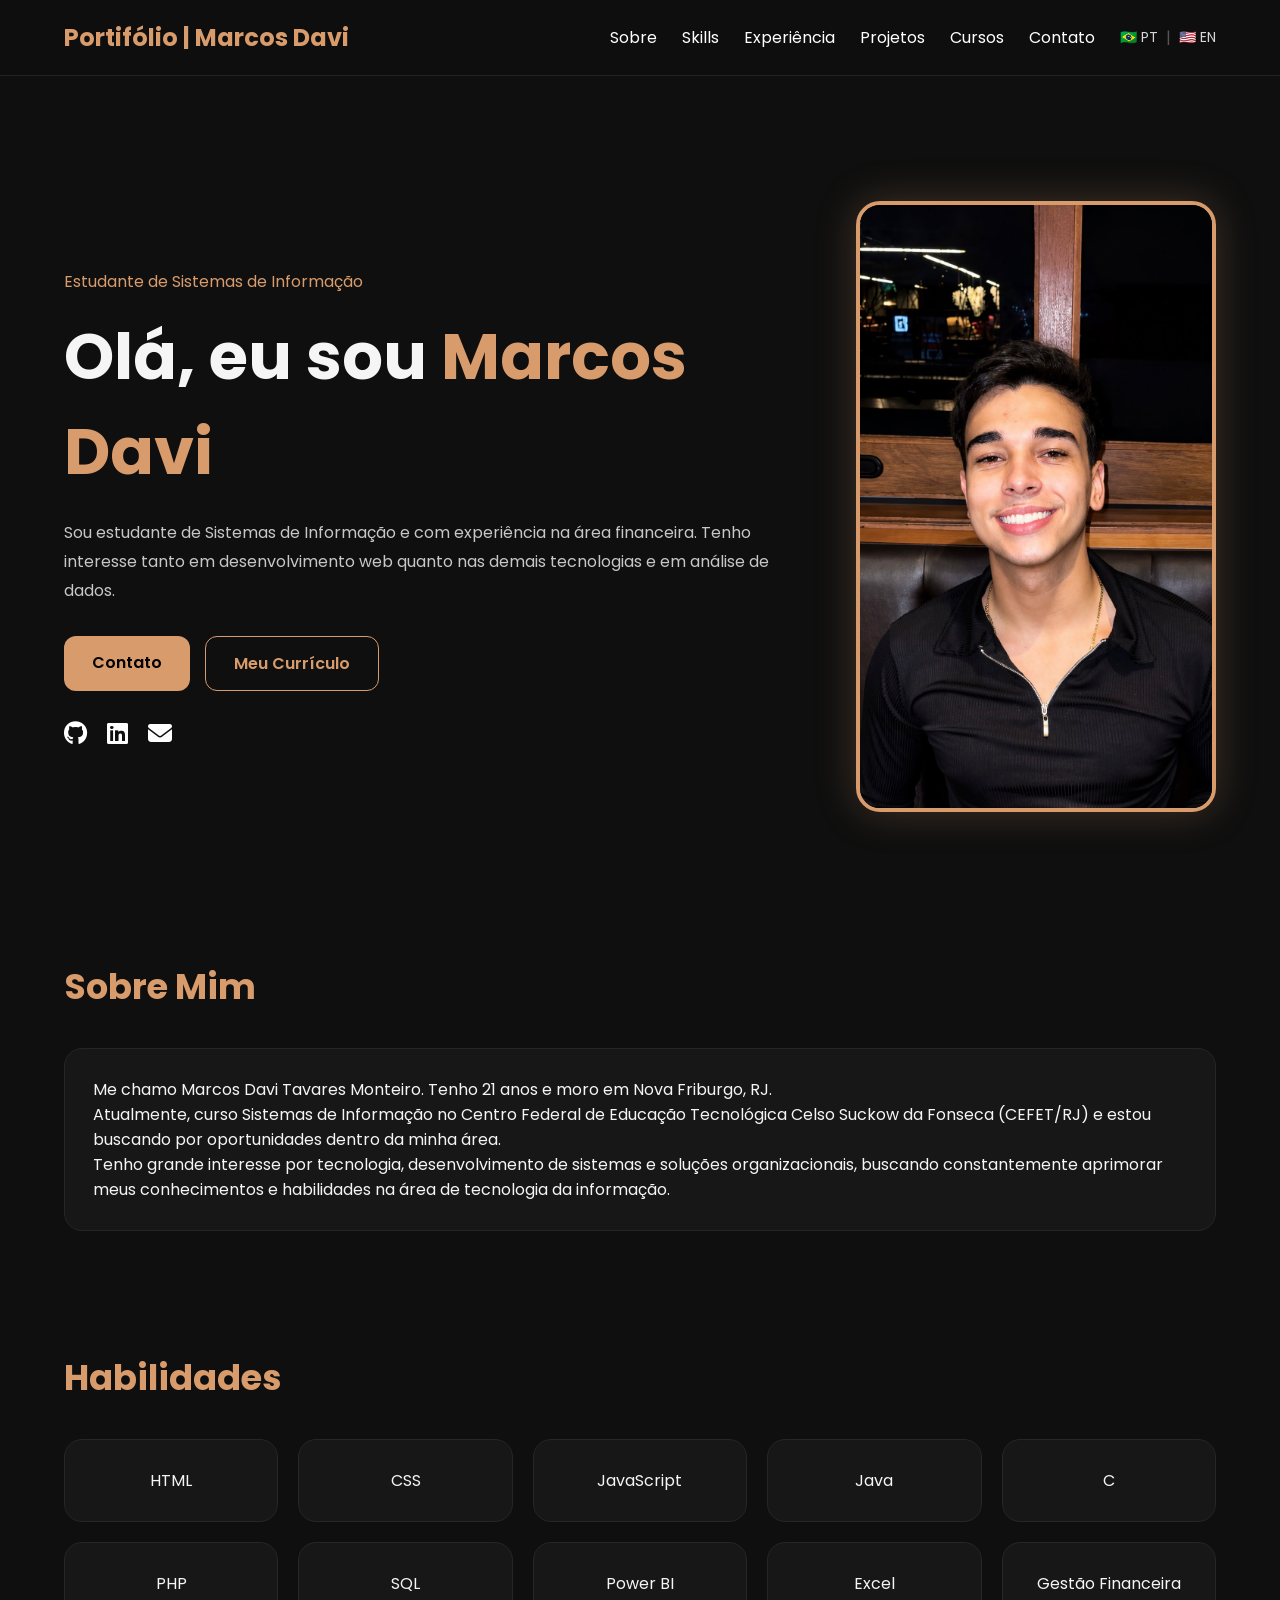
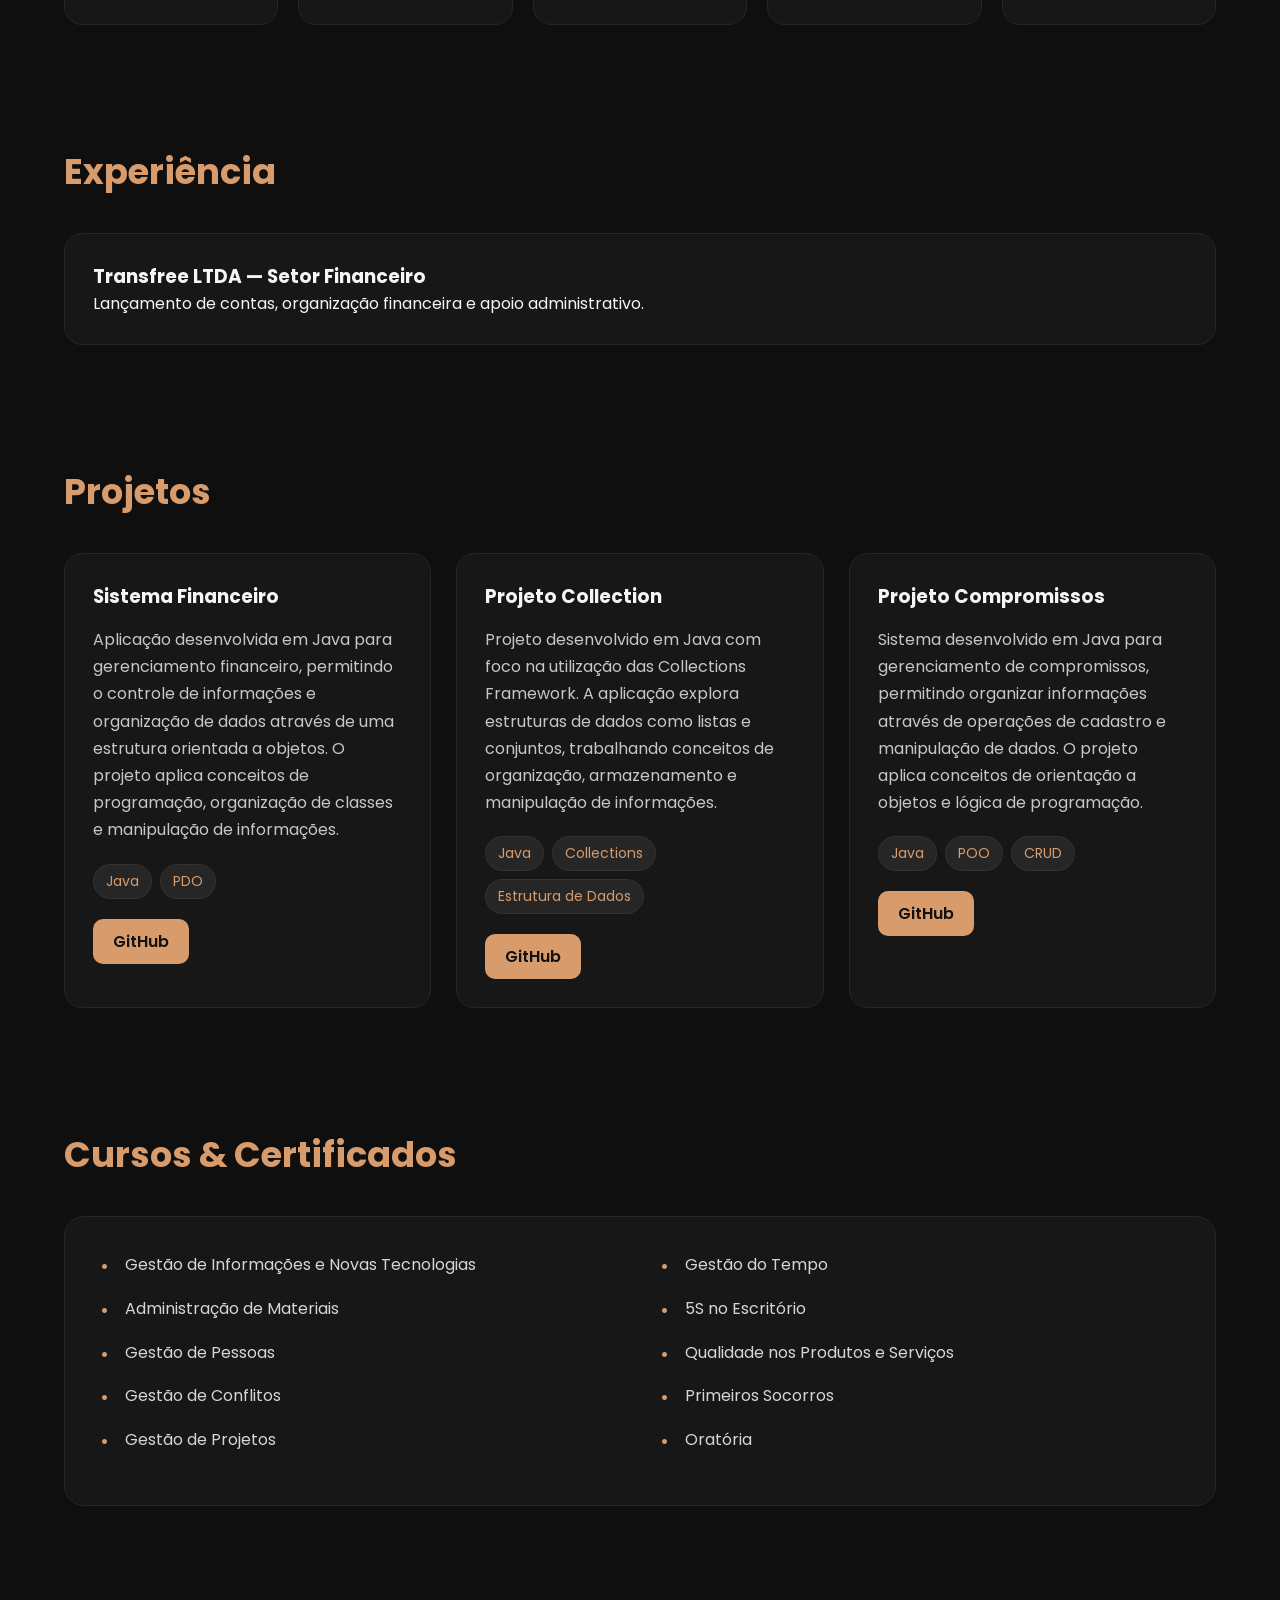
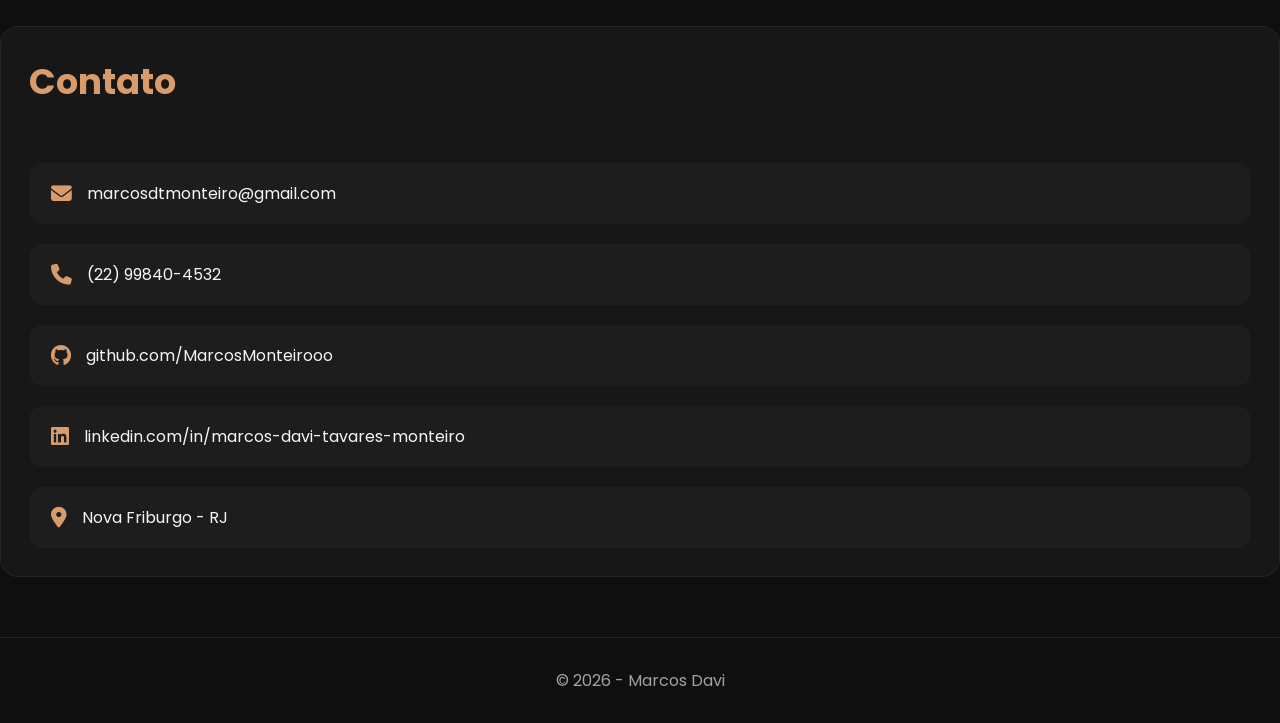
==== index-en.html @ f4959440 "Add files via upload" ====
<!DOCTYPE html>
<html lang="pt-br">
<head>
    <meta charset="UTF-8">
    <meta name="viewport" content="width=device-width, initial-scale=1.0">

    <title>Marcos Davi | Portfólio</title>

    <link rel="stylesheet" href="style.css">

    <link rel="stylesheet"
    href="https://cdnjs.cloudflare.com/ajax/libs/font-awesome/6.5.2/css/all.min.css">
</head>
<body>

    <header>
        <div class="container nav">
            <h2 class="logo">Portifólio | Marcos Davi</h2>

            <nav>
                <a href="#sobre">Sobre</a>
                <a href="#skills">Skills</a>
                <a href="#experiencia">Experiência</a>
                <a href="#projetos">Projetos</a>
                <a href="#cursos">Cursos</a>
                <a href="#contato">Contato</a>

                <div class="language">
                <a href="index.html">🇧🇷 PT</a>
                <span>|</span>
                <a href="index-en.html">🇺🇸 EN</a>

    </div>

</nav>
            </nav>
        </div>
    </header>

    <section class="hero">

        <div class="container hero-content">

            <div class="hero-text">
                <p class="tag">Estudante de Sistemas de Informação</p>

                <h1>
                    Olá, eu sou <span>Marcos Davi</span>
                </h1>

                <p class="descricao">
                    Sou estudante de Sistemas de Informação e com experiência na área
                    financeira.
                    Tenho interesse tanto em desenvolvimento web quanto nas demais tecnologias e em análise de dados.
                    
                </p>

                <div class="buttons">
                    <a href="#contato" class="btn">Contato</a>

                    <a href="Currículo Marcos Monteiro.pdf"
                     target="_blank"
                     class="btn-outline">

                      Meu Currículo

                    </a>
                </div>

                <div class="socials">
                    <a href="https://github.com/MarcosMonteirooo" target="_blank">
                        <i class="fa-brands fa-github"></i>
                    </a>

                    <a href="https://linkedin.com/in/marcos-davi-tavares-monteiro" target="_blank">
                        <i class="fa-brands fa-linkedin"></i>
                    </a>

                    <a href="marcosdtmonteiro@gmail.com">
                        <i class="fa-solid fa-envelope"></i>
                    </a>
                </div>
            </div>

            <div class="hero-image">
                <img src="imagens/perfil.jpeg" alt="Foto Marcos Davi">
            </div>

        </div>
    </section>

    <section id="sobre" class="section">
        <div class="container">

            <h2 class="section-title">Sobre Mim</h2>

            <div class="card">
                <p>
                    Me chamo Marcos Davi Tavares Monteiro. Tenho 21 anos e moro em Nova Friburgo, RJ. 
                   
                </p>
                <p>
                    Atualmente, curso Sistemas de Informação no Centro Federal de Educação Tecnológica Celso Suckow da Fonseca (CEFET/RJ) e estou buscando por oportunidades dentro da minha área.
                </p>
                <p>
                      Tenho grande interesse por tecnologia, desenvolvimento de sistemas e soluções organizacionais, buscando constantemente aprimorar meus conhecimentos e habilidades na área de tecnologia da informação.
                </p>

            </div>

        </div>
    </section>

    <section id="skills" class="section">
        <div class="container">

            <h2 class="section-title">Habilidades</h2>

            <div class="skills-grid">

                <div class="skill-card">HTML</div>
                <div class="skill-card">CSS</div>
                <div class="skill-card">JavaScript</div>
                <div class="skill-card">Java</div>
                <div class="skill-card">C</div>
                <div class="skill-card">PHP</div>
                <div class="skill-card">SQL</div>
                <div class="skill-card">Power BI</div>
                <div class="skill-card">Excel</div>
                <div class="skill-card">Gestão Financeira</div>

            </div>

        </div>
    </section>

    <section id="experiencia" class="section">
        <div class="container">

            <h2 class="section-title">Experiência</h2>

            <div class="timeline-item">
                <h3>Transfree LTDA — Setor Financeiro</h3>

                <p>
                    Lançamento de contas, organização financeira e apoio administrativo.
                </p>
            </div>

        </div>
    </section>

    <section id="projetos" class="section">
        <div class="container">

            <h2 class="section-title">Projetos</h2>
    
            <div class="projects-grid">

            <div class="project-card">

                <h3>Sistema Financeiro</h3>

                <p>
                    Aplicação desenvolvida em Java para gerenciamento 
                    financeiro, permitindo o controle de informações e organização de dados através de uma estrutura orientada a objetos. O projeto aplica conceitos de programação, 
                    organização de classes e manipulação de informações.
                </p>

                <div class="project-tech">

                    <span>Java</span>
                    <span>PDO</span>

                </div>

                <a href="https://github.com/MarcosMonteirooo/Sistema-Financeiro.git"
                target="_blank"
                class="project-btn">
                    GitHub
                </a>

            </div>


            <div class="project-card">

                <h3>Projeto Collection</h3>

                <p>
                    Projeto desenvolvido em Java com foco na utilização das Collections Framework.
                    A aplicação explora estruturas de dados como listas e conjuntos, trabalhando conceitos de organização, armazenamento e manipulação de informações.
                </p>


                <div class="project-tech">

                    <span>Java</span>
                    <span>Collections</span>
                    <span>Estrutura de Dados</span>

                </div>

                <a href="https://github.com/MarcosMonteirooo/Projeto-Collection.git"
                target="_blank"
                class="project-btn">

                    GitHub

                </a>

                </div>


            <div class="project-card">

                <h3>Projeto Compromissos</h3>

                <p>
                    Sistema desenvolvido em Java para gerenciamento de compromissos, 
                    permitindo organizar informações através de operações de cadastro e manipulação de dados. O projeto aplica conceitos de orientação a objetos e lógica de programação.
                </p>


                <div class="project-tech">

                    <span>Java</span>
                    <span>POO</span>
                    <span>CRUD</span>

                </div>
                <a href="https://github.com/MarcosMonteirooo/Projeto-Compromissos.git"
                target="_blank"
                class="project-btn">

                    GitHub

                </a>
                </div>

        </div>

    </div>

</section>

    <section id="cursos" class="section">
    <div class="container">

        <h2 class="section-title">Cursos & Certificados</h2>

        <div class="courses-card">

            <div class="course-column">
                <ul>
                    <li>Gestão de Informações e Novas Tecnologias</li>
                    <li>Administração de Materiais</li>
                    <li>Gestão de Pessoas</li>
                    <li>Gestão de Conflitos</li>
                    <li>Gestão de Projetos</li>
                </ul>
            </div>

            <div class="course-column">
                <ul>
                    <li>Gestão do Tempo</li>
                    <li>5S no Escritório</li>
                    <li>Qualidade nos Produtos e Serviços</li>
                    <li>Primeiros Socorros</li>
                    <li>Oratória</li>
                </ul>
            </div>

        </div>

    </div>
    </section>

    <section id="contato" class="section">
        <div class="contact-card">

        <h2 class="section-title">Contato</h2>

        <a href="mailto:marcosdtmonteiro@gmail.com" class="contact-item">
            <i class="fa-solid fa-envelope"></i>
            <span>marcosdtmonteiro@gmail.com</span>
        </a>

        <a href="tel:+5522998404532" class="contact-item">
            <i class="fa-solid fa-phone"></i>
            <span>(22) 99840-4532</span>
        </a>

        <a href="https://github.com/MarcosMonteirooo"
        target="_blank"
        class="contact-item">

            <i class="fa-brands fa-github"></i>
            <span>github.com/MarcosMonteirooo</span>
        </a>

        <a href="https://linkedin.com/in/marcos-davi-tavares-monteiro"
        target="_blank"
        class="contact-item">

            <i class="fa-brands fa-linkedin"></i>
            <span>linkedin.com/in/marcos-davi-tavares-monteiro</span>
        </a>

        <a href="https://www.google.com/maps/search/?api=1&query=Nova+Friburgo+RJ"
        target="_blank"
        class="contact-item">

        <i class="fa-solid fa-location-dot"></i>
        <span>Nova Friburgo - RJ</span>

        </a>
    </div>
    </section>

    <footer>
        <p>© 2026 - Marcos Davi</p>
    </footer>

</body>
</html>
---- style.css ----
@import url('https://fonts.googleapis.com/css2?family=Poppins:wght@300;400;500;600;700&display=swap');

* {
    margin: 0;
    padding: 0;
    box-sizing: border-box;
}

html {
    scroll-behavior: smooth;
}

body {
    font-family: 'Poppins', sans-serif;
    background: #0f0f0f;
    color: #f5f5f5;
}

.container {
    width: 90%;
    max-width: 1200px;
    margin: auto;
}

header {
    width: 100%;
    position: fixed;
    top: 0;
    backdrop-filter: blur(10px);
    background: rgba(15,15,15,0.7);
    border-bottom: 1px solid #222;
}

.nav {
    display: flex;
    justify-content: space-between;
    align-items: center;
    padding: 20px 0;
}

.logo {
    color: #d89b6b;
}

nav {
    display: flex;
    gap: 25px;
}

nav a {
    color: white;
    text-decoration: none;
    transition: 0.3s;
}

nav a:hover {
    color: #d89b6b;
}

.hero {
    min-height: 100vh;
    display: flex;
    align-items: center;
    padding-top: 120px;
}

.hero-content {
    display: flex;
    align-items: center;
    justify-content: space-between;
    gap: 60px;
}

.hero-text {
    flex: 1;
}

.tag {
    color: #d89b6b;
    margin-bottom: 15px;
}

.hero h1 {
    font-size: 4rem;
    margin-bottom: 20px;
}

.hero h1 span {
    color: #d89b6b;
}

.descricao {
    color: #c7c7c7;
    line-height: 1.8;
    margin-bottom: 30px;
}

.buttons {
    display: flex;
    gap: 15px;
    margin-bottom: 25px;
}

.btn,
.btn-outline {
    padding: 14px 28px;
    border-radius: 12px;
    text-decoration: none;
    font-weight: 600;
    transition: 0.3s;
}

.btn {
    background: #d89b6b;
    color: black;
}

.btn-outline {
    border: 1px solid #d89b6b;
    color: #d89b6b;
}

.btn:hover,
.btn-outline:hover {
    transform: translateY(-3px);
}

.socials {
    display: flex;
    gap: 20px;
}

.socials a {
    color: white;
    font-size: 1.5rem;
}

.hero-image img {
    width: 360px;
    border-radius: 24px;
    border: 4px solid #d89b6b;
    box-shadow: 0 0 40px rgba(216,155,107,0.25);
}

.section {
    padding: 60px 0;
}

.section-title {
    color: #d89b6b;
    margin-bottom: 35px;
    font-size: 2.2rem;
}

.card,
.skill-card,
.timeline-item,
.contact-card {
    background: #171717;
    border: 1px solid #262626;
    border-radius: 18px;
    padding: 28px;
}

.skills-grid {
    display: grid;
    grid-template-columns: repeat(auto-fit, minmax(180px, 1fr));
    gap: 20px;
}

.skill-card {
    text-align: center;
}

footer {
    text-align: center;
    padding: 30px;
    border-top: 1px solid #222;
    color: #a1a1a1;
}

@media (max-width: 900px) {

    nav {
        display: none;
    }

    .hero-content {
        flex-direction: column-reverse;
        text-align: center;
    }

    .hero h1 {
        font-size: 3rem;
    }

    .buttons,
    .socials {
        justify-content: center;
    }

    .hero-image img {
        width: 280px;
    }
}
.courses-card {
    display: flex;
    gap: 40px;
    background: #171717;
    border: 1px solid #262626;
    border-radius: 20px;
    padding: 35px;
    flex-wrap: wrap;
}

.course-column {
    flex: 1;
    min-width: 250px;
}

.course-column ul {
    list-style: none;
}

.course-column li {
    margin-bottom: 18px;
    color: #d6d6d6;
    position: relative;
    padding-left: 25px;
    line-height: 1.6;
}

.course-column li::before {
    content: "•";
    position: absolute;
    left: 0;
    color: #d89b6b;
    font-size: 1.2rem;
}

.contact-card {
    display: flex;
    flex-direction: column;
    gap: 20px;
}

.contact-item {
    display: flex;
    align-items: center;
    gap: 15px;

    text-decoration: none;
    color: #f5f5f5;

    background: #1d1d1d;
    padding: 18px 22px;
    border-radius: 14px;

    transition: 0.3s;
}

.contact-item i {
    font-size: 1.3rem;
    color: #d89b6b;
}

.contact-item:hover {
    transform: translateX(5px);
    border: 1px solid #d89b6b;
    background: #202020;
}

.projects-grid {

    display: grid;
    grid-template-columns: repeat(auto-fit, minmax(280px, 1fr));
    gap: 25px;

}


.project-card {

    background: #171717;

    border: 1px solid #262626;

    padding: 28px;

    border-radius: 18px;

    transition: 0.3s;

}


.project-card:hover {

    transform: translateY(-5px);

}


.project-card h3 {

    margin-bottom: 15px;

}


.project-card p {

    color: #c7c7c7;

    line-height: 1.7;

    margin-bottom: 20px;

}


.project-tech {

    display:flex;

    flex-wrap:wrap;

    gap:8px;

    margin-bottom:20px;

}


.project-tech span {

    background:#262626;

    color:#d89b6b;

    padding:6px 12px;

    border-radius:20px;

    font-size:14px;

    border:1px solid #333;

}



.project-btn {

    display:inline-block;

    padding:10px 20px;

    border-radius:10px;

    text-decoration:none;

    background:#d89b6b;

    color:#111;

    font-weight:600;

    transition:0.3s;

}


.project-btn:hover {

    transform:translateY(-3px);

}

.language {

    display:flex;

    gap:8px;

    align-items:center;

}


.language a {

    color:#d6d6d6;

    text-decoration:none;

    font-size:14px;

    transition:0.3s;

}


.language a:hover {

    color:#d89b6b;

}


.language span {

    color:#555;

}
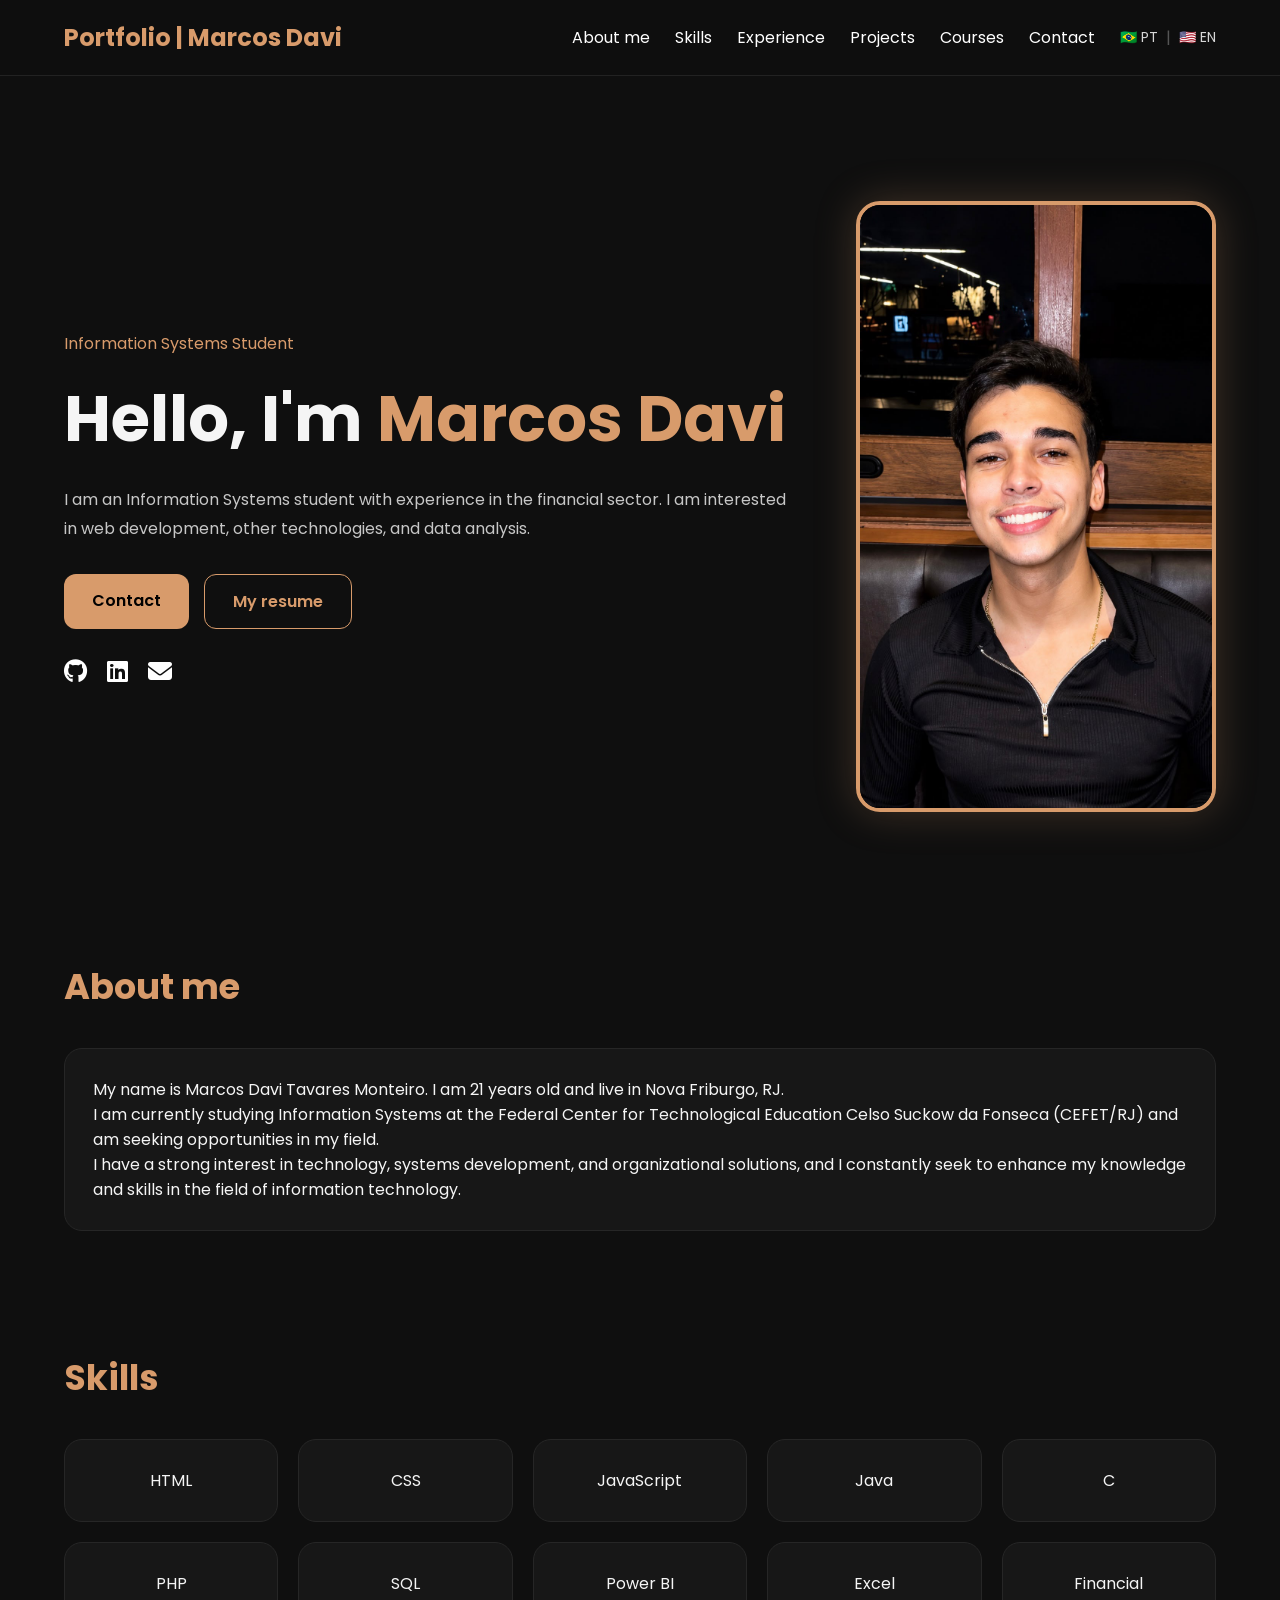
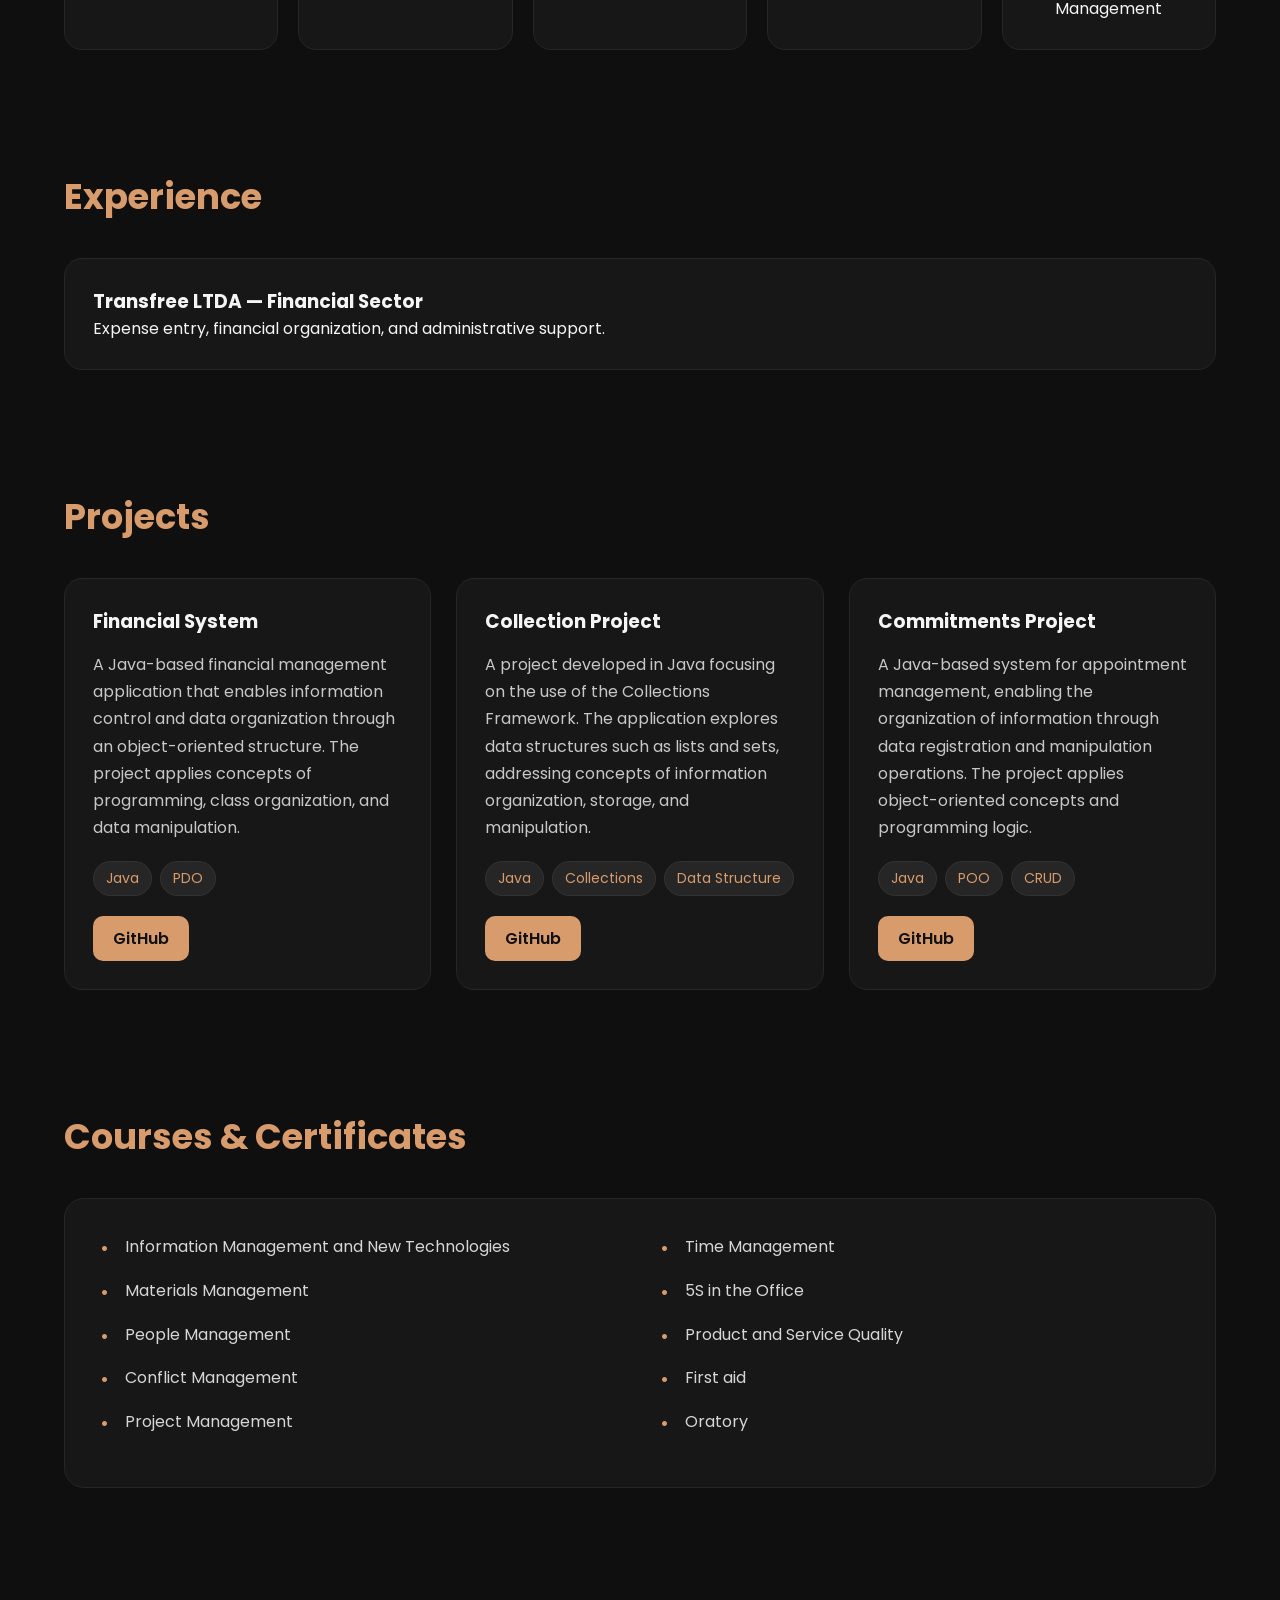
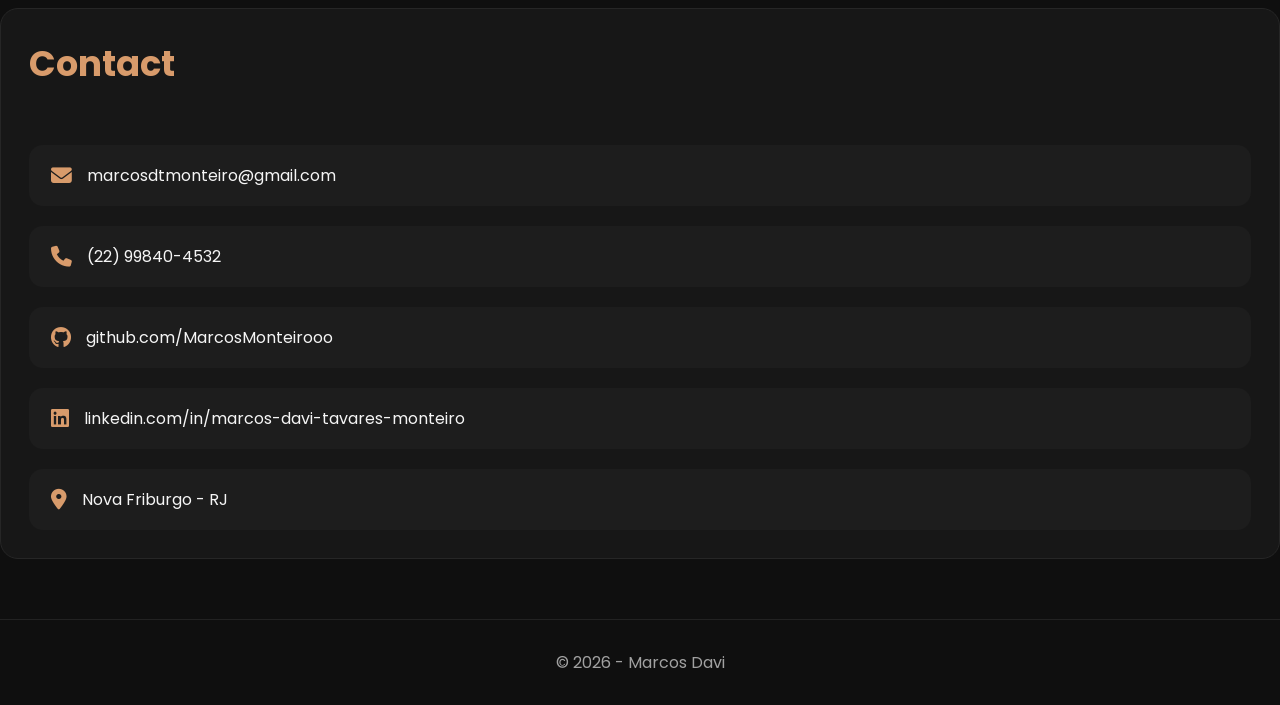
==== commit d972e836: "Translate portfolio page to English Updated the portfolio page to include English translations for v" ====
--- a/index-en.html
+++ b/index-en.html
@@ -4,7 +4,7 @@
     <meta charset="UTF-8">
     <meta name="viewport" content="width=device-width, initial-scale=1.0">
 
-    <title>Marcos Davi | Portfólio</title>
+    <title>Marcos Davi | Portfolio</title>
 
     <link rel="stylesheet" href="style.css">
 
@@ -15,15 +15,15 @@
 
     <header>
         <div class="container nav">
-            <h2 class="logo">Portifólio | Marcos Davi</h2>
+            <h2 class="logo">Portfolio | Marcos Davi</h2>
 
             <nav>
-                <a href="#sobre">Sobre</a>
+                <a href="#sobre">About me</a>
                 <a href="#skills">Skills</a>
-                <a href="#experiencia">Experiência</a>
-                <a href="#projetos">Projetos</a>
-                <a href="#cursos">Cursos</a>
-                <a href="#contato">Contato</a>
+                <a href="#experiencia">Experience</a>
+                <a href="#projetos">Projects</a>
+                <a href="#cursos">Courses</a>
+                <a href="#contato">Contact</a>
 
                 <div class="language">
                 <a href="index.html">🇧🇷 PT</a>
@@ -42,27 +42,26 @@
         <div class="container hero-content">
 
             <div class="hero-text">
-                <p class="tag">Estudante de Sistemas de Informação</p>
+                <p class="tag">Information Systems Student</p>
 
                 <h1>
-                    Olá, eu sou <span>Marcos Davi</span>
+                    Hello, I'm <span>Marcos Davi</span>
                 </h1>
 
                 <p class="descricao">
-                    Sou estudante de Sistemas de Informação e com experiência na área
-                    financeira.
-                    Tenho interesse tanto em desenvolvimento web quanto nas demais tecnologias e em análise de dados.
+                    I am an Information Systems student with experience in the financial sector.
+                    I am interested in web development, other technologies, and data analysis.
                     
                 </p>
 
                 <div class="buttons">
-                    <a href="#contato" class="btn">Contato</a>
+                    <a href="#contato" class="btn">Contact</a>
 
                     <a href="Currículo Marcos Monteiro.pdf"
                      target="_blank"
                      class="btn-outline">
 
-                      Meu Currículo
+                      My resume
 
                     </a>
                 </div>
@@ -92,18 +91,18 @@
     <section id="sobre" class="section">
         <div class="container">
 
-            <h2 class="section-title">Sobre Mim</h2>
+            <h2 class="section-title">About me</h2>
 
             <div class="card">
                 <p>
-                    Me chamo Marcos Davi Tavares Monteiro. Tenho 21 anos e moro em Nova Friburgo, RJ. 
+                    My name is Marcos Davi Tavares Monteiro. I am 21 years old and live in Nova Friburgo, RJ.
                    
                 </p>
                 <p>
-                    Atualmente, curso Sistemas de Informação no Centro Federal de Educação Tecnológica Celso Suckow da Fonseca (CEFET/RJ) e estou buscando por oportunidades dentro da minha área.
-                </p>
-                <p>
-                      Tenho grande interesse por tecnologia, desenvolvimento de sistemas e soluções organizacionais, buscando constantemente aprimorar meus conhecimentos e habilidades na área de tecnologia da informação.
+                      I am currently studying Information Systems at the Federal Center for Technological Education Celso Suckow da Fonseca (CEFET/RJ) and am seeking opportunities in my field.
+                </p>
+                <p>
+                      I have a strong interest in technology, systems development, and organizational solutions, and I constantly seek to enhance my knowledge and skills in the field of information technology.
                 </p>
 
             </div>
@@ -114,7 +113,7 @@
     <section id="skills" class="section">
         <div class="container">
 
-            <h2 class="section-title">Habilidades</h2>
+            <h2 class="section-title">Skills</h2>
 
             <div class="skills-grid">
 
@@ -127,7 +126,7 @@
                 <div class="skill-card">SQL</div>
                 <div class="skill-card">Power BI</div>
                 <div class="skill-card">Excel</div>
-                <div class="skill-card">Gestão Financeira</div>
+                <div class="skill-card">Financial Management</div>
 
             </div>
 
@@ -137,13 +136,13 @@
     <section id="experiencia" class="section">
         <div class="container">
 
-            <h2 class="section-title">Experiência</h2>
+            <h2 class="section-title">Experience</h2>
 
             <div class="timeline-item">
-                <h3>Transfree LTDA — Setor Financeiro</h3>
-
-                <p>
-                    Lançamento de contas, organização financeira e apoio administrativo.
+                <h3>Transfree LTDA — Financial Sector</h3>
+
+                <p>
+                    Expense entry, financial organization, and administrative support.
                 </p>
             </div>
 
@@ -153,18 +152,18 @@
     <section id="projetos" class="section">
         <div class="container">
 
-            <h2 class="section-title">Projetos</h2>
+            <h2 class="section-title">Projects</h2>
     
             <div class="projects-grid">
 
             <div class="project-card">
 
-                <h3>Sistema Financeiro</h3>
-
-                <p>
-                    Aplicação desenvolvida em Java para gerenciamento 
-                    financeiro, permitindo o controle de informações e organização de dados através de uma estrutura orientada a objetos. O projeto aplica conceitos de programação, 
-                    organização de classes e manipulação de informações.
+                <h3>Financial System</h3>
+
+                <p>
+                    A Java-based financial management application that enables information 
+                    control and data organization through an object-oriented structure. The project applies concepts of programming, 
+                    class organization, and data manipulation.
                 </p>
 
                 <div class="project-tech">
@@ -185,11 +184,11 @@
 
             <div class="project-card">
 
-                <h3>Projeto Collection</h3>
-
-                <p>
-                    Projeto desenvolvido em Java com foco na utilização das Collections Framework.
-                    A aplicação explora estruturas de dados como listas e conjuntos, trabalhando conceitos de organização, armazenamento e manipulação de informações.
+                <h3>Collection Project</h3>
+
+                <p>
+                    A project developed in Java focusing on the use of the Collections Framework.
+                    The application explores data structures such as lists and sets, addressing concepts of information organization, storage, and manipulation.
                 </p>
 
 
@@ -197,7 +196,7 @@
 
                     <span>Java</span>
                     <span>Collections</span>
-                    <span>Estrutura de Dados</span>
+                    <span>Data Structure</span>
 
                 </div>
 
@@ -214,11 +213,11 @@
 
             <div class="project-card">
 
-                <h3>Projeto Compromissos</h3>
-
-                <p>
-                    Sistema desenvolvido em Java para gerenciamento de compromissos, 
-                    permitindo organizar informações através de operações de cadastro e manipulação de dados. O projeto aplica conceitos de orientação a objetos e lógica de programação.
+                <h3>Commitments Project</h3>
+
+                <p>
+                    A Java-based system for appointment management, enabling the organization of information through data registration and manipulation operations. 
+                    The project applies object-oriented concepts and programming logic.
                 </p>
 
 
@@ -247,27 +246,27 @@
     <section id="cursos" class="section">
     <div class="container">
 
-        <h2 class="section-title">Cursos & Certificados</h2>
+        <h2 class="section-title">Courses & Certificates</h2>
 
         <div class="courses-card">
 
             <div class="course-column">
                 <ul>
-                    <li>Gestão de Informações e Novas Tecnologias</li>
-                    <li>Administração de Materiais</li>
-                    <li>Gestão de Pessoas</li>
-                    <li>Gestão de Conflitos</li>
-                    <li>Gestão de Projetos</li>
+                    <li>Information Management and New Technologies</li>
+                    <li>Materials Management</li>
+                    <li>People Management</li>
+                    <li>Conflict Management</li>
+                    <li>Project Management</li>
                 </ul>
             </div>
 
             <div class="course-column">
                 <ul>
-                    <li>Gestão do Tempo</li>
-                    <li>5S no Escritório</li>
-                    <li>Qualidade nos Produtos e Serviços</li>
-                    <li>Primeiros Socorros</li>
-                    <li>Oratória</li>
+                    <li>Time Management</li>
+                    <li>5S in the Office</li>
+                    <li>Product and Service Quality</li>
+                    <li>First aid</li>
+                    <li>Oratory</li>
                 </ul>
             </div>
 
@@ -279,7 +278,7 @@
     <section id="contato" class="section">
         <div class="contact-card">
 
-        <h2 class="section-title">Contato</h2>
+        <h2 class="section-title">Contact</h2>
 
         <a href="mailto:marcosdtmonteiro@gmail.com" class="contact-item">
             <i class="fa-solid fa-envelope"></i>
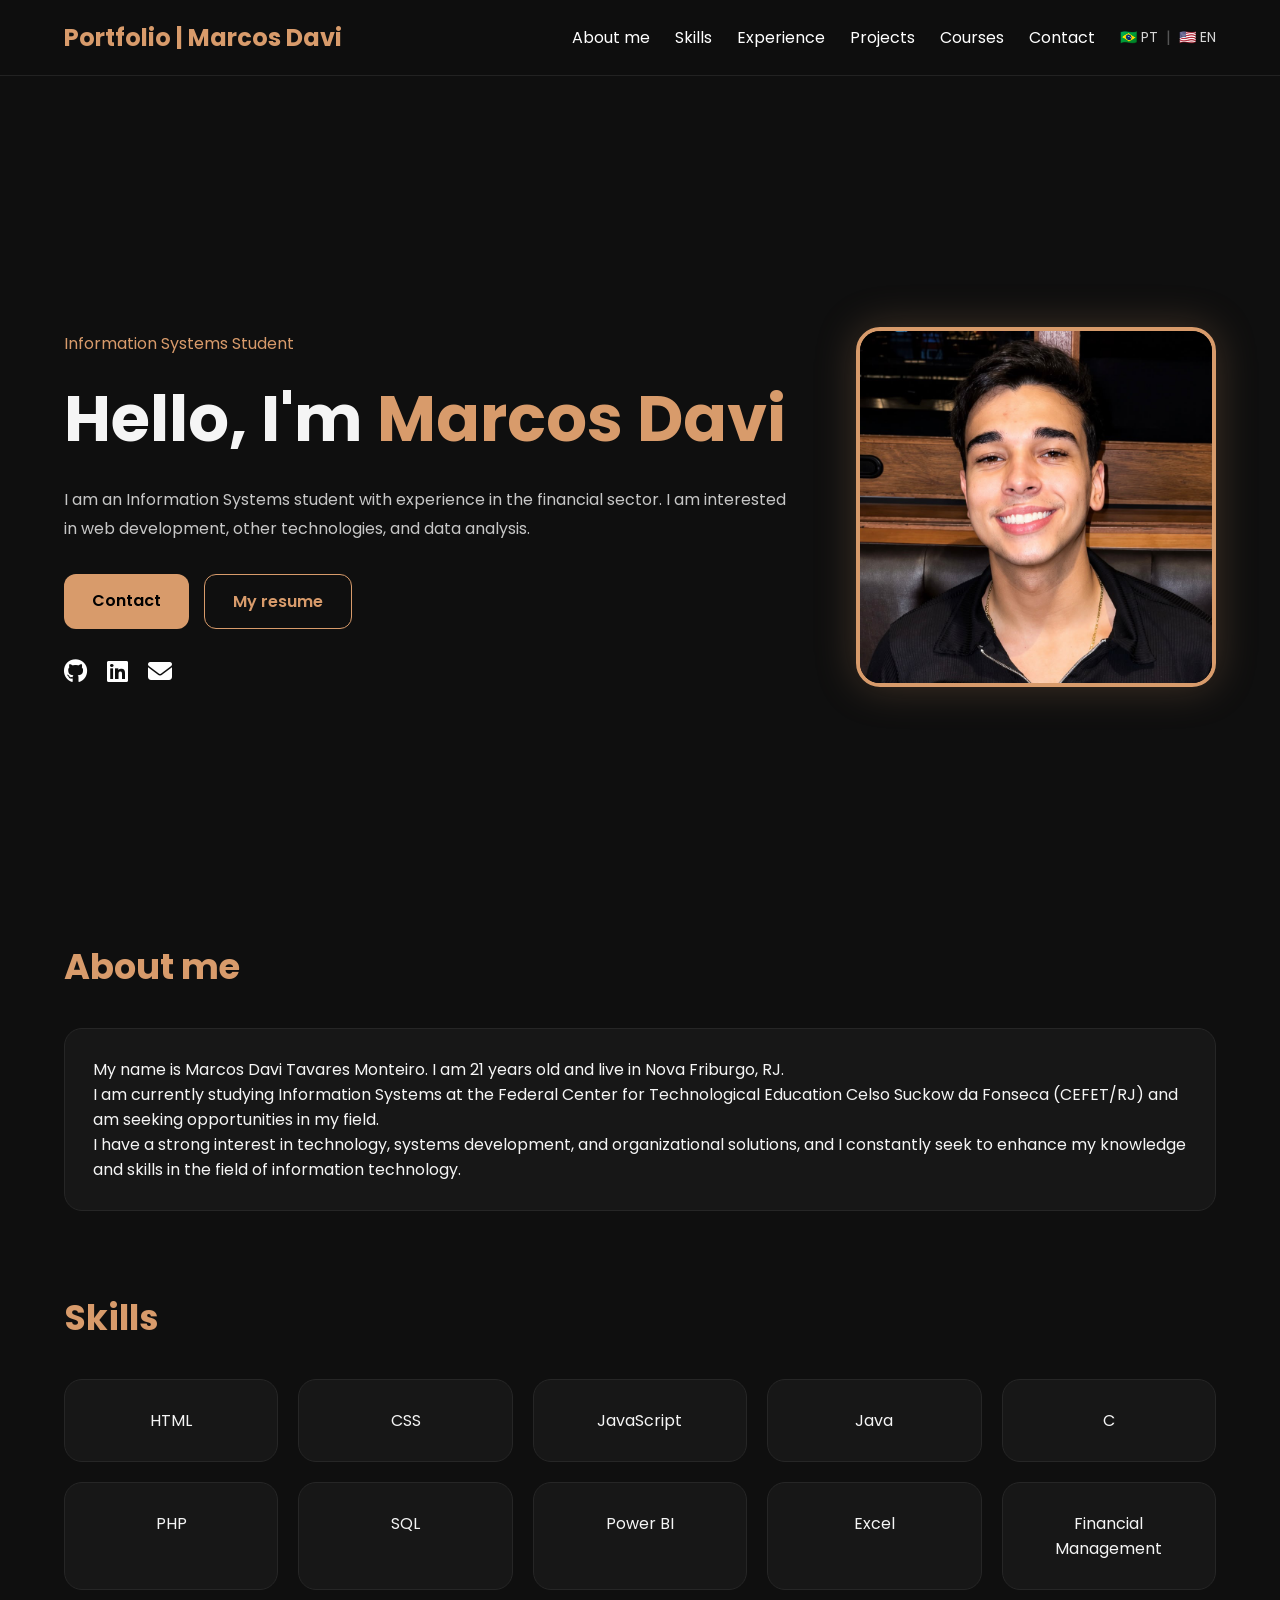
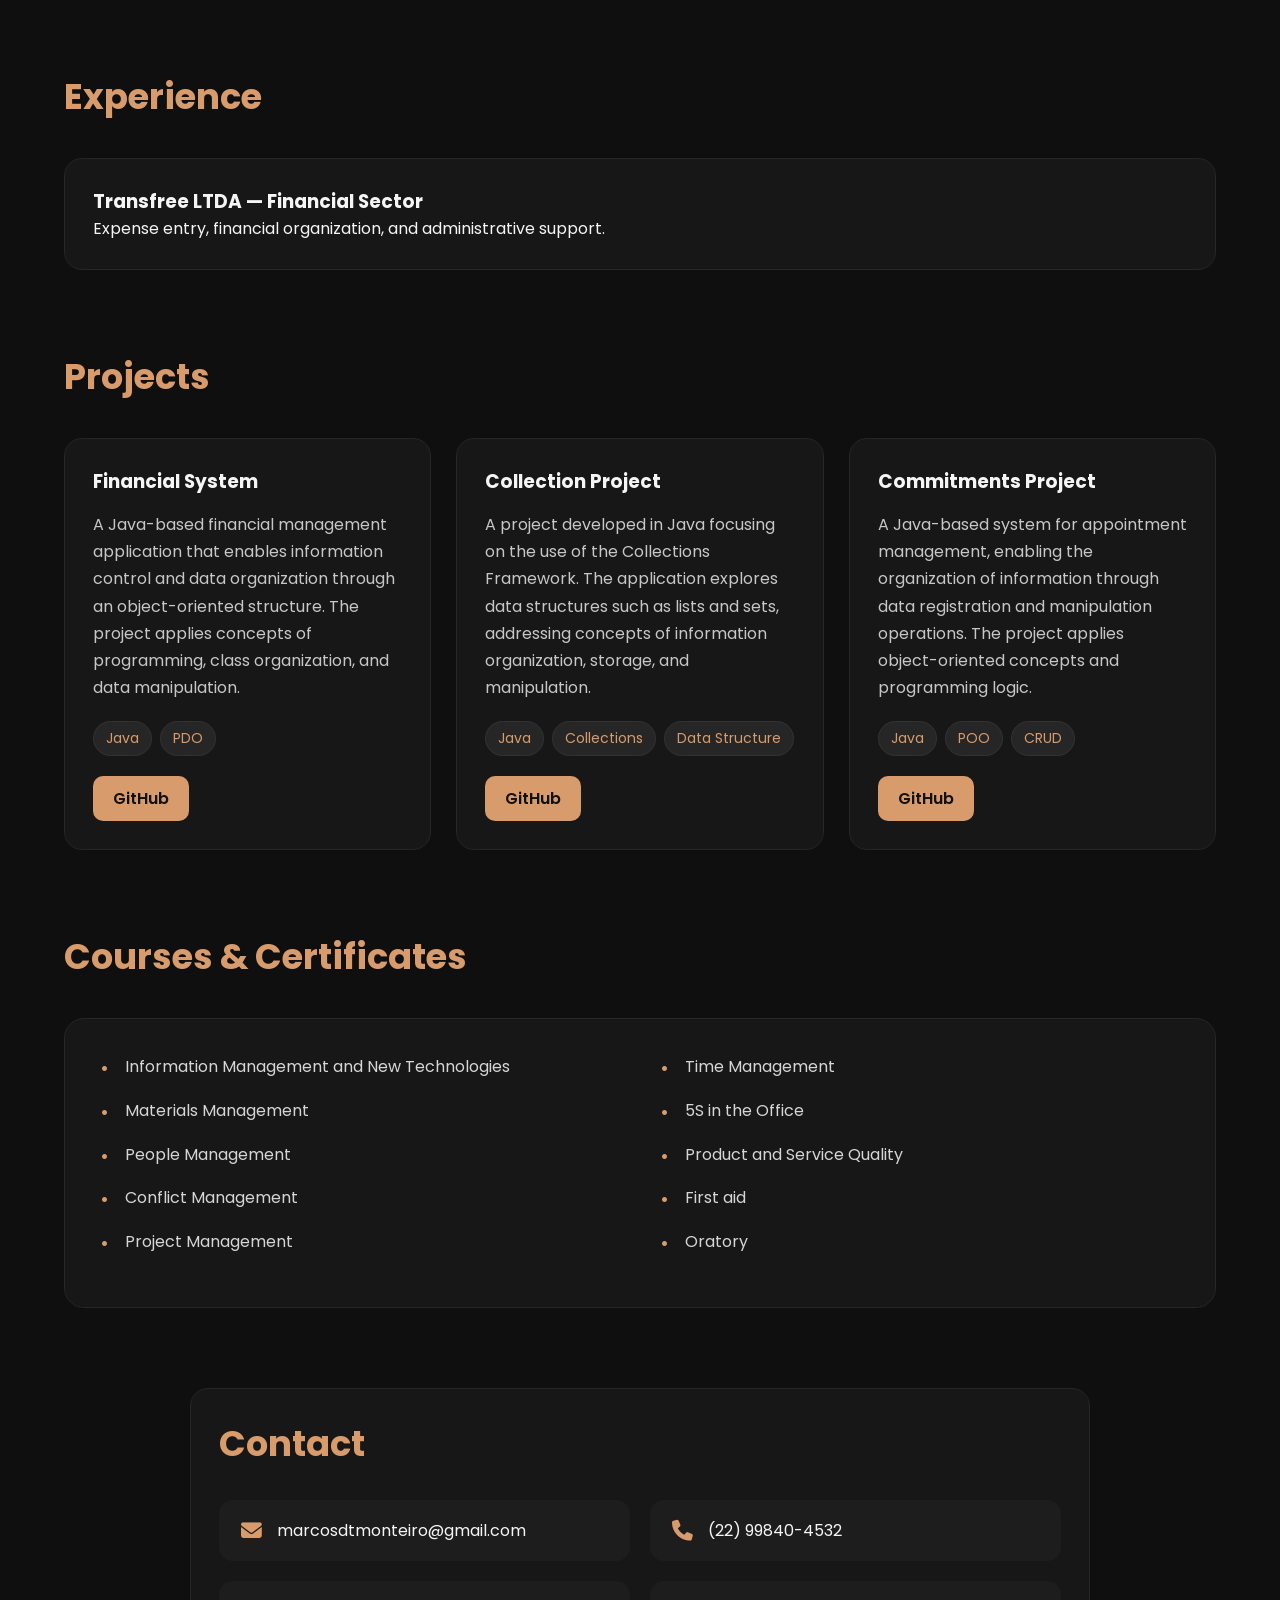
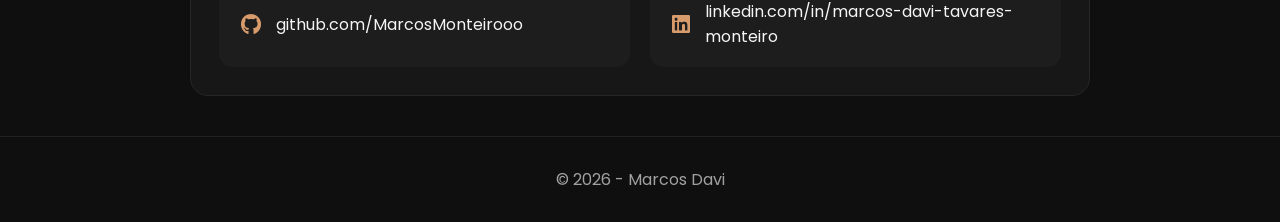
==== commit 0260618c: "Fix HTML structure and content in index-en.html" ====
--- a/index-en.html
+++ b/index-en.html
@@ -1,5 +1,5 @@
 <!DOCTYPE html>
-<html lang="pt-br">
+<html lang="en-US">
 <head>
     <meta charset="UTF-8">
     <meta name="viewport" content="width=device-width, initial-scale=1.0">
@@ -306,14 +306,6 @@
             <span>linkedin.com/in/marcos-davi-tavares-monteiro</span>
         </a>
 
-        <a href="https://www.google.com/maps/search/?api=1&query=Nova+Friburgo+RJ"
-        target="_blank"
-        class="contact-item">
-
-        <i class="fa-solid fa-location-dot"></i>
-        <span>Nova Friburgo - RJ</span>
-
-        </a>
     </div>
     </section>
 
--- a/style.css
+++ b/style.css
@@ -136,14 +136,22 @@
 }
 
 .hero-image img {
+
     width: 360px;
+    height: 360px;
+
+    object-fit: cover;
+    object-position: center;
+
     border-radius: 24px;
     border: 4px solid #d89b6b;
-    box-shadow: 0 0 40px rgba(216,155,107,0.25);
+
+    box-shadow: 0 0 40px rgba(216,155,107,.25);
+
 }
 
 .section {
-    padding: 60px 0;
+    padding: 40px 0;
 }
 
 .section-title {
@@ -239,9 +247,22 @@
 }
 
 .contact-card {
-    display: flex;
-    flex-direction: column;
+
+    display: grid;
+
+    grid-template-columns: 1fr 1fr;
+
     gap: 20px;
+
+    max-width: 900px;
+
+    margin: auto;
+
+}
+
+.contact-card .section-title {
+    grid-column: 1 / -1;
+    margin-bottom: 10px;
 }
 
 .contact-item {
@@ -413,3 +434,11 @@
     color:#555;
 
 }
+
+@media (max-width: 900px) {
+
+    nav {
+        display:none;
+    }
+
+}
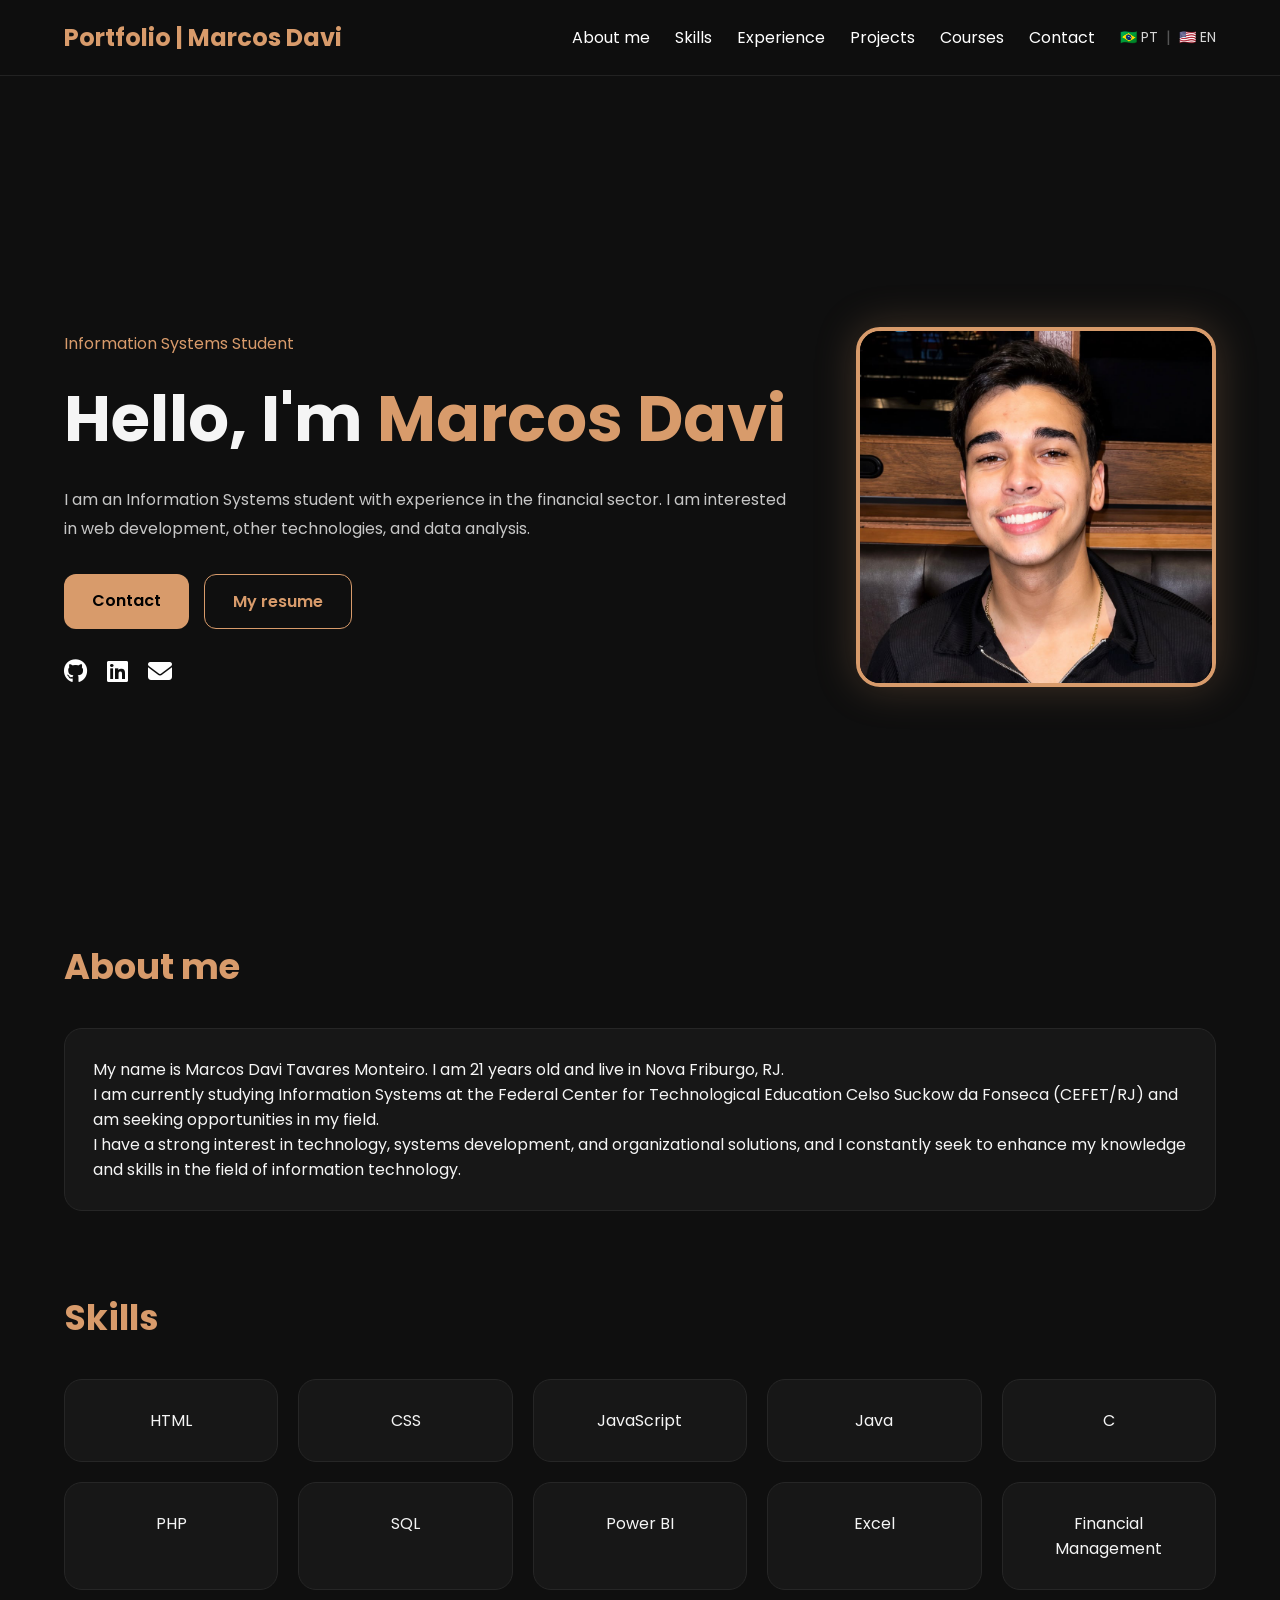
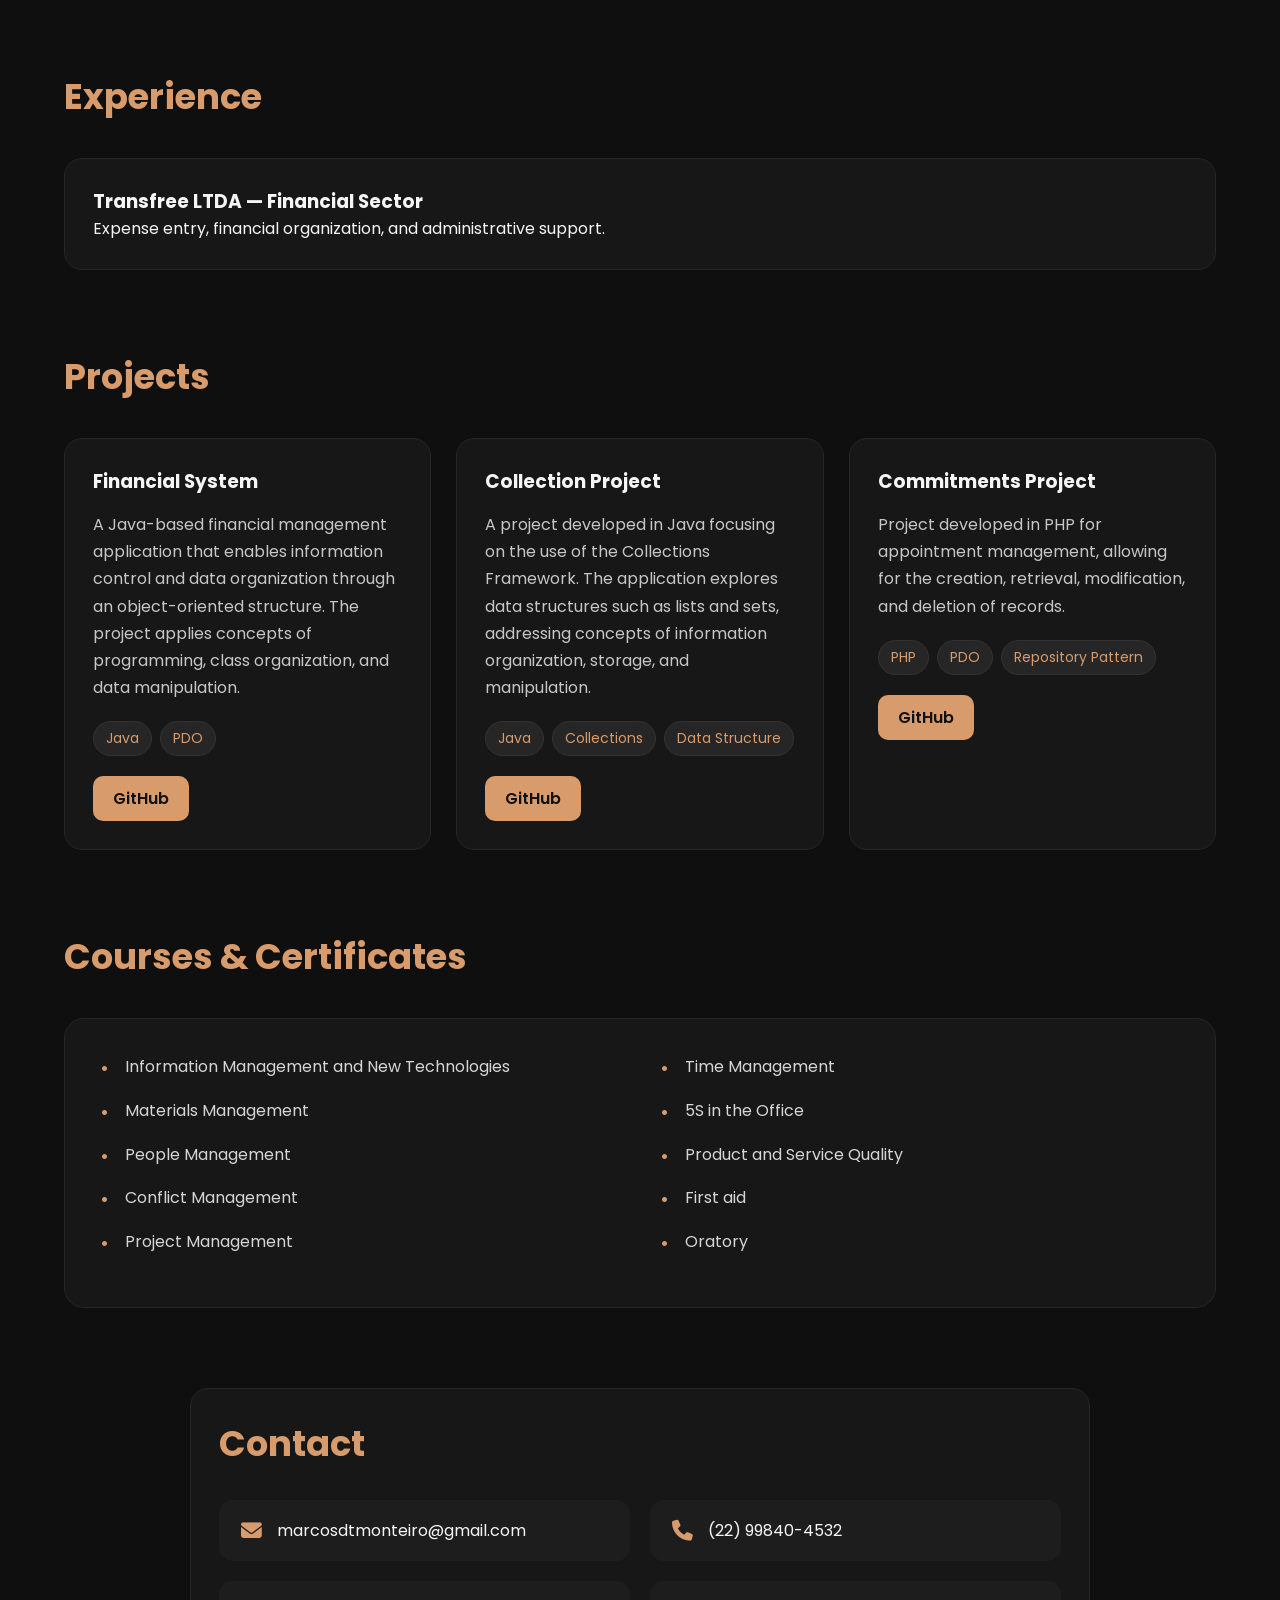
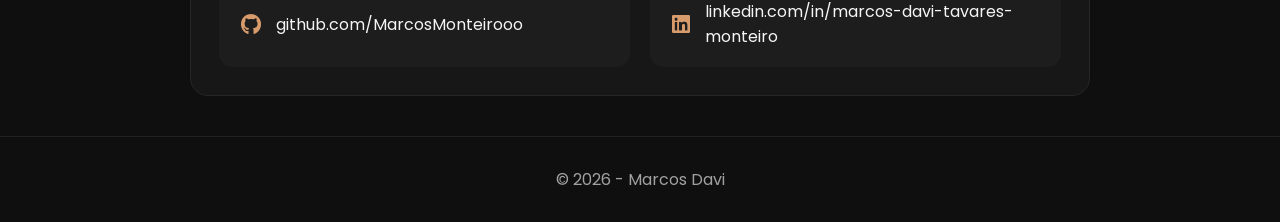
==== commit cb3b90d0: "Fix HTML encoding issues in index-en.html" ====
--- a/index-en.html
+++ b/index-en.html
@@ -216,16 +216,15 @@
                 <h3>Commitments Project</h3>
 
                 <p>
-                    A Java-based system for appointment management, enabling the organization of information through data registration and manipulation operations. 
-                    The project applies object-oriented concepts and programming logic.
+                    Project developed in PHP for appointment management, allowing for the creation, retrieval, modification, and deletion of records.
                 </p>
 
 
                 <div class="project-tech">
 
-                    <span>Java</span>
-                    <span>POO</span>
-                    <span>CRUD</span>
+                    <span>PHP</span>
+                    <span>PDO</span>
+                    <span>Repository Pattern</span>
 
                 </div>
                 <a href="https://github.com/MarcosMonteirooo/Projeto-Compromissos.git"
